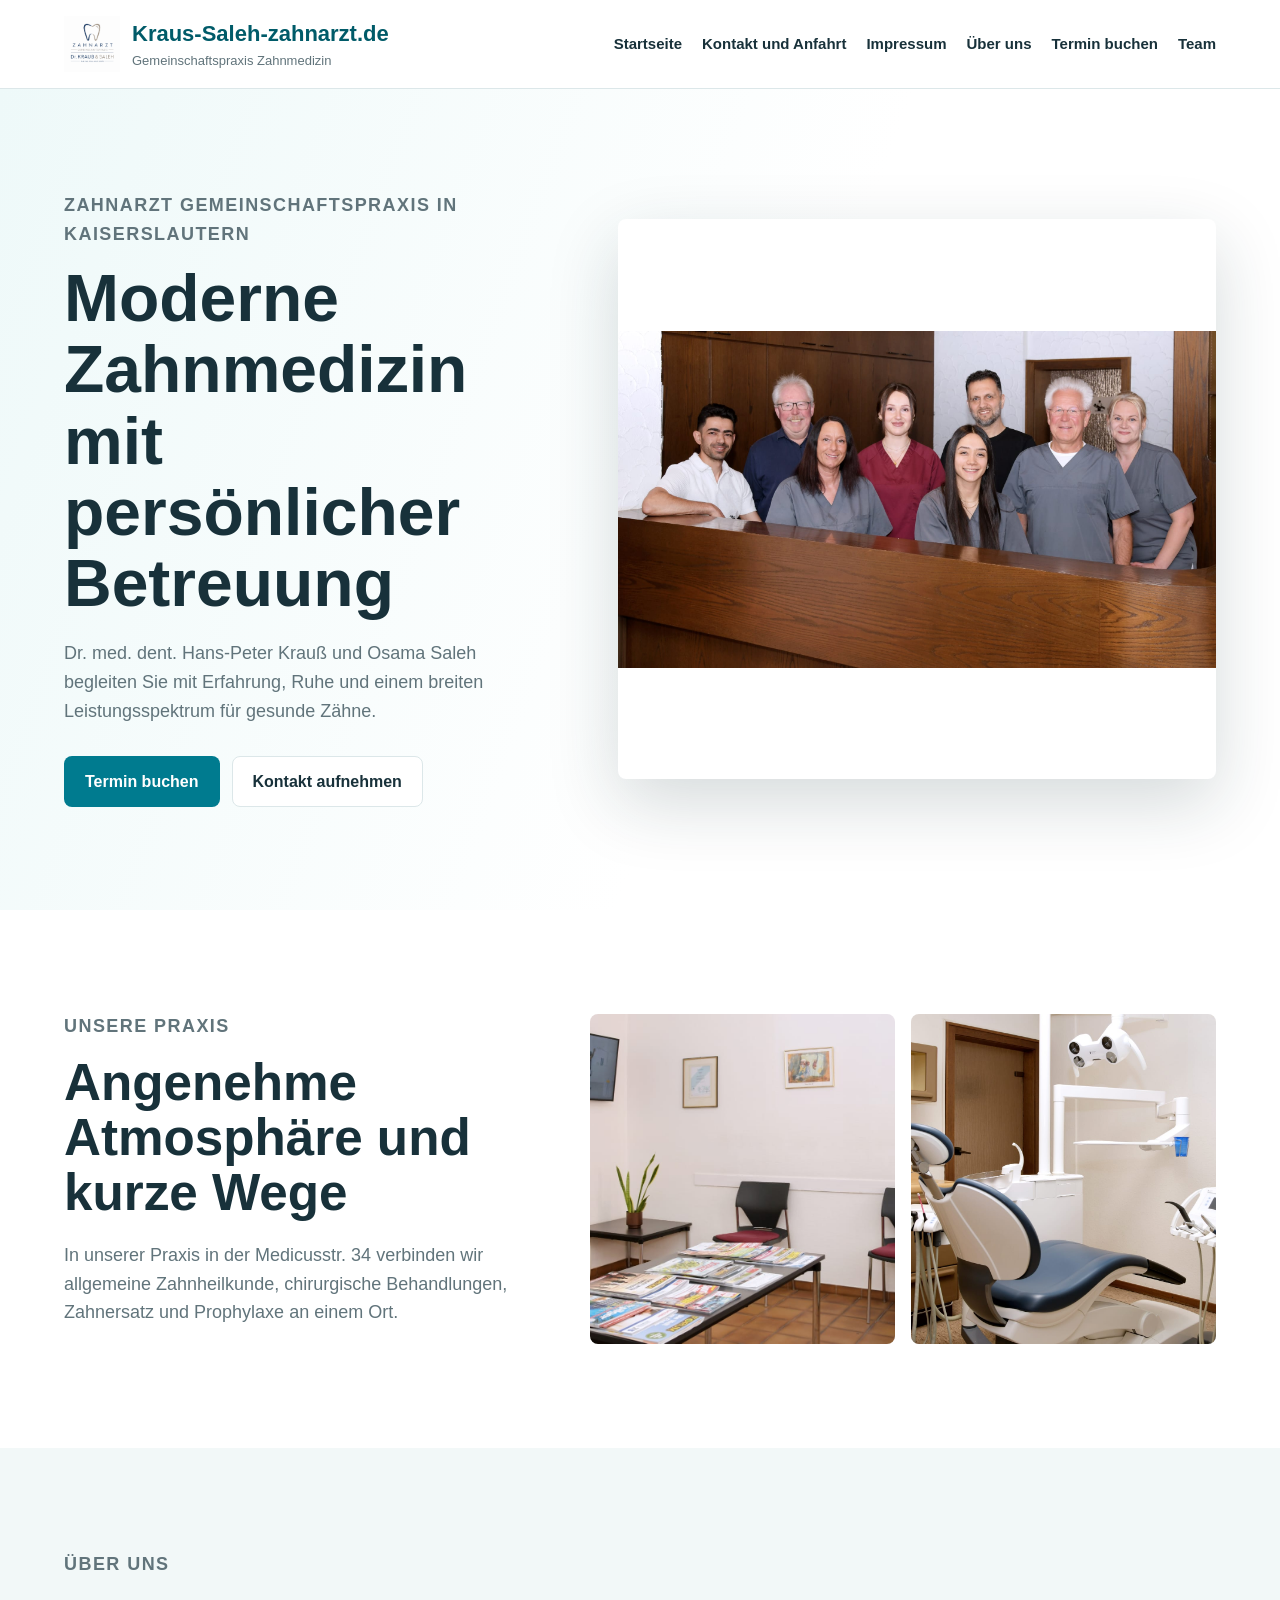
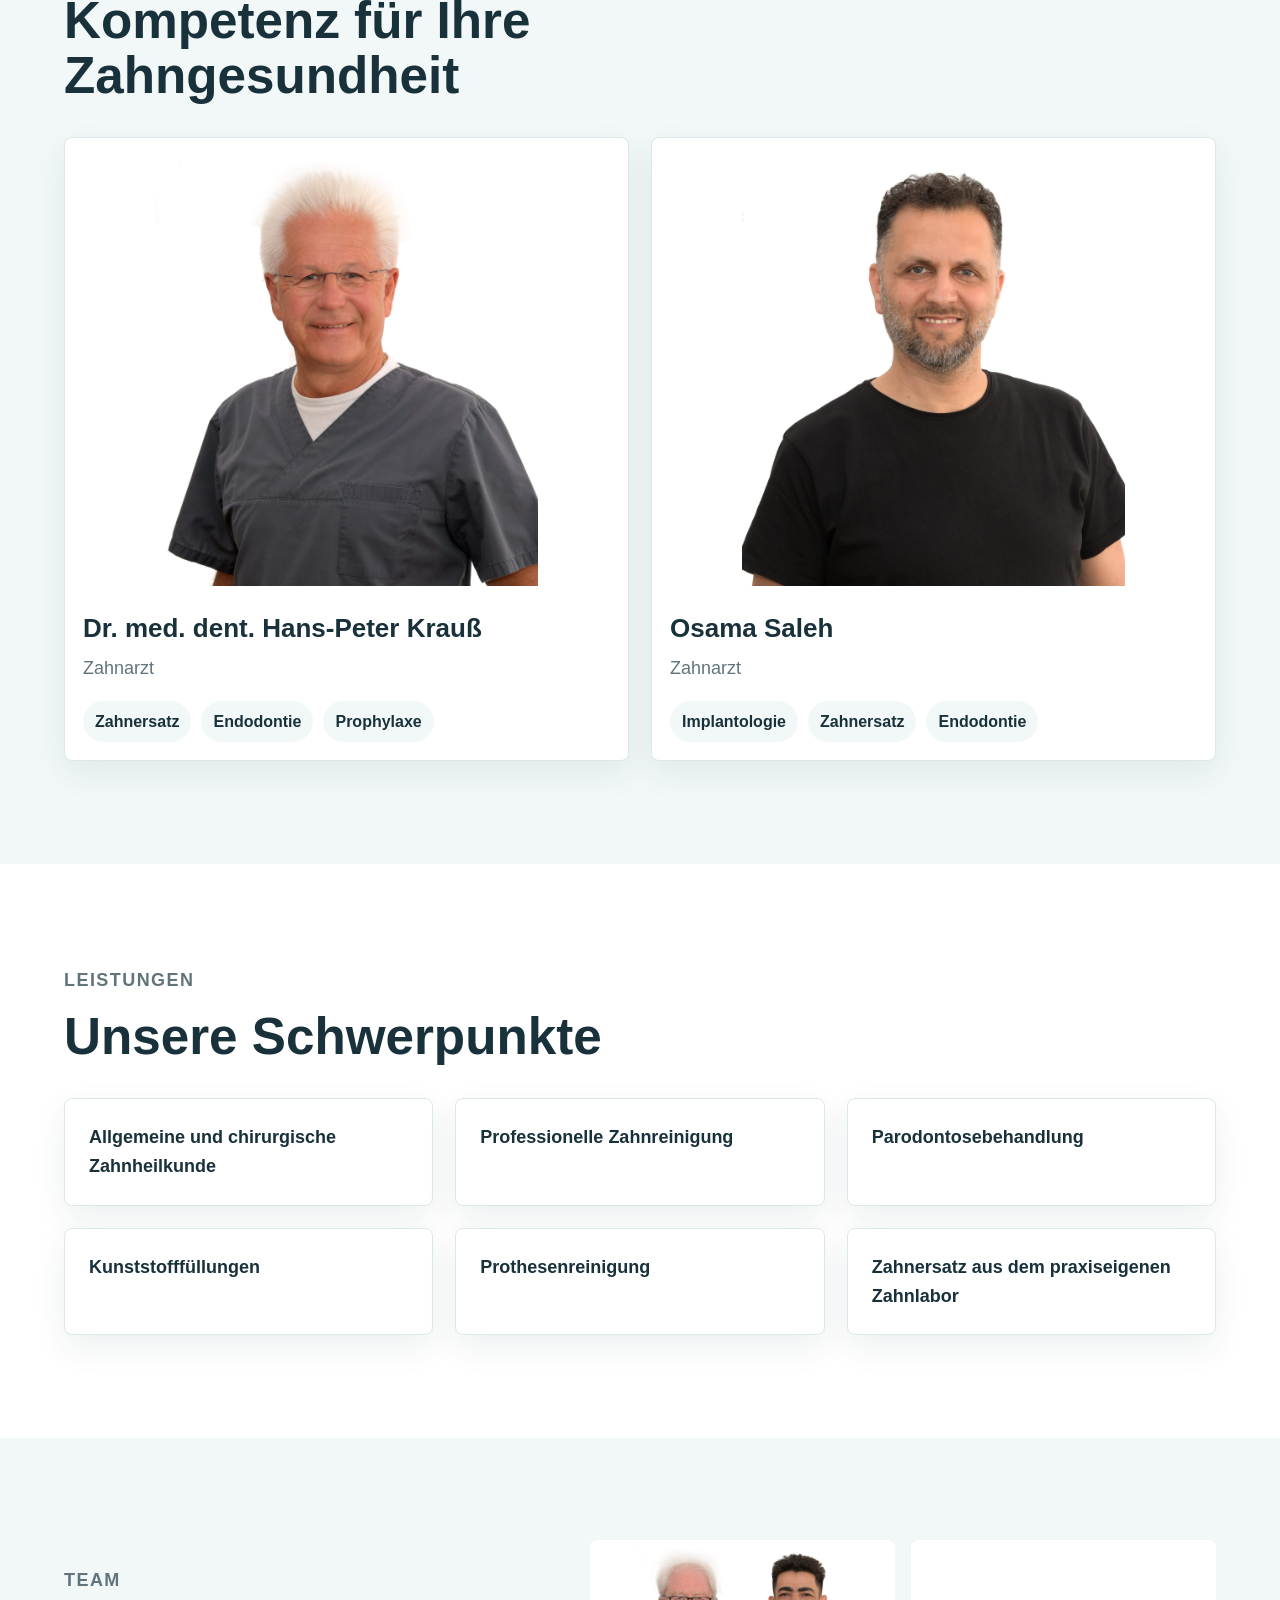
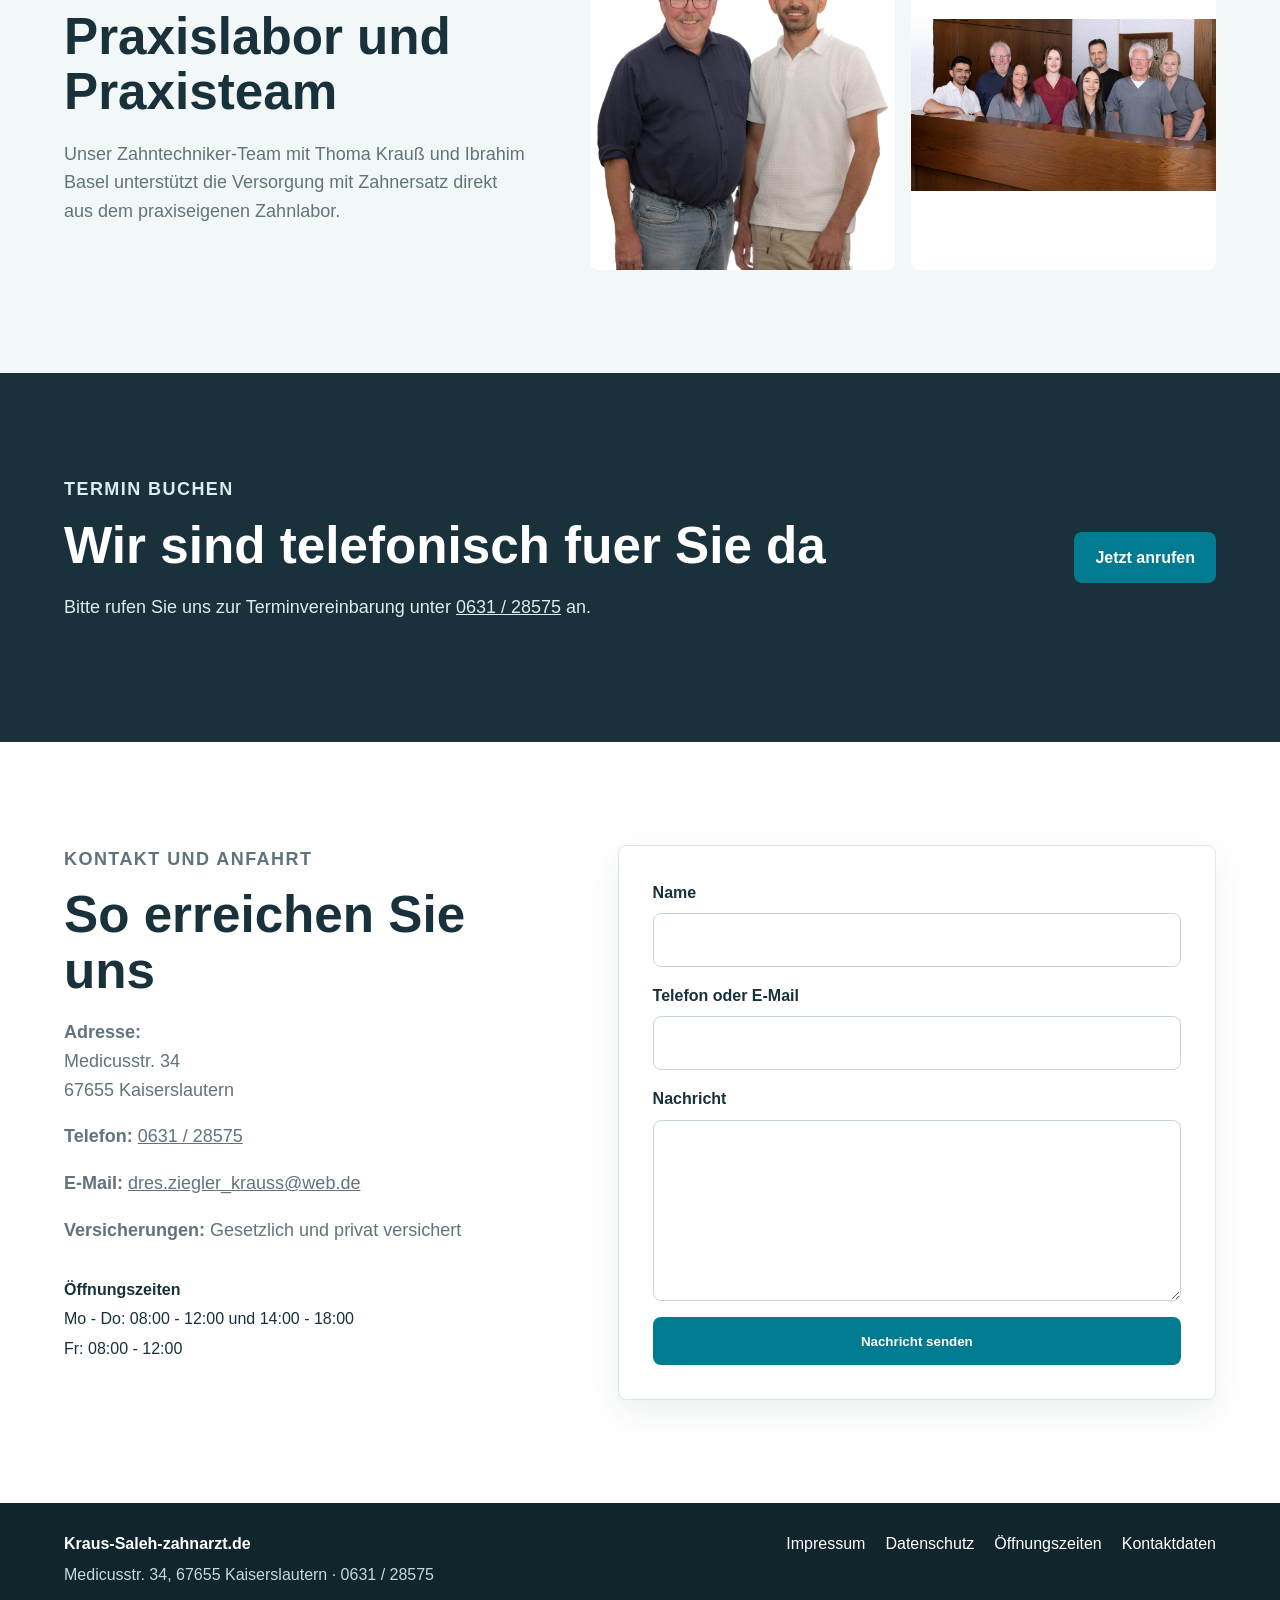
==== index.html @ 26d668fb "Add files via upload" ====
<!doctype html>
<html lang="de">
<head>
  <meta charset="utf-8">
  <meta name="viewport" content="width=device-width, initial-scale=1">
  <title>Kraus-Saleh-zahnarzt.de</title>
  <link rel="stylesheet" href="styles.css">
</head>
<body>
  <header class="site-header">
    <a class="brand" href="#startseite">
      <img src="LOGO.png" alt="Logo der Zahnarztpraxis">
      <span>
        <strong>Kraus-Saleh-zahnarzt.de</strong>
        <small>Gemeinschaftspraxis Zahnmedizin</small>
      </span>
    </a>
    <nav class="main-nav" aria-label="Hauptmenü">
      <a href="#startseite">Startseite</a>
      <a href="#kontakt">Kontakt und Anfahrt</a>
      <a href="impressum.html">Impressum</a>
      <a href="#ueber-uns">Über uns</a>
      <a href="#termin">Termin buchen</a>
      <a href="#team">Team</a>
    </nav>
  </header>

  <main>
    <section id="startseite" class="hero">
      <div class="hero-text">
        <p class="eyebrow">Zahnarzt Gemeinschaftspraxis in Kaiserslautern</p>
        <h1>Moderne Zahnmedizin mit persönlicher Betreuung</h1>
        <p>Dr. med. dent. Hans-Peter Krauß und Osama Saleh begleiten Sie mit Erfahrung, Ruhe und einem breiten Leistungsspektrum für gesunde Zähne.</p>
        <div class="actions">
          <a class="button primary" href="#termin">Termin buchen</a>
          <a class="button secondary" href="#kontakt">Kontakt aufnehmen</a>
        </div>
      </div>
      <img src="Praxisteam.jpeg" alt="Praxisteam der Zahnarztpraxis">
    </section>

    <section class="section split">
      <div>
        <p class="eyebrow">Unsere Praxis</p>
        <h2>Angenehme Atmosphäre und kurze Wege</h2>
        <p>In unserer Praxis in der Medicusstr. 34 verbinden wir allgemeine Zahnheilkunde, chirurgische Behandlungen, Zahnersatz und Prophylaxe an einem Ort.</p>
      </div>
      <div class="image-grid">
        <img src="Wartezimmer.jpeg" alt="Wartezimmer der Praxis">
        <img src="WhatsApp Image 2026-05-06 at 17.05.57.jpeg" alt="Praxisraum">
      </div>
    </section>

    <section id="ueber-uns" class="section muted">
      <div class="section-heading">
        <p class="eyebrow">Über uns</p>
        <h2>Kompetenz für Ihre Zahngesundheit</h2>
      </div>
      <div class="doctor-grid">
        <article class="person-card">
          <img src="Zahnarzt Dr.med.dent. Hans-Peter Krauß.jpeg" alt="Dr. med. dent. Hans-Peter Krauß">
          <h3>Dr. med. dent. Hans-Peter Krauß</h3>
          <p>Zahnarzt</p>
          <ul>
            <li>Zahnersatz</li>
            <li>Endodontie</li>
            <li>Prophylaxe</li>
          </ul>
        </article>
        <article class="person-card">
          <img src="Zahnarzt Osama Saleh.jpeg" alt="Zahnarzt Osama Saleh">
          <h3>Osama Saleh</h3>
          <p>Zahnarzt</p>
          <ul>
            <li>Implantologie</li>
            <li>Zahnersatz</li>
            <li>Endodontie</li>
          </ul>
        </article>
      </div>
    </section>

    <section class="section">
      <div class="section-heading">
        <p class="eyebrow">Leistungen</p>
        <h2>Unsere Schwerpunkte</h2>
      </div>
      <div class="services">
        <article>Allgemeine und chirurgische Zahnheilkunde</article>
        <article>Professionelle Zahnreinigung</article>
        <article>Parodontosebehandlung</article>
        <article>Kunststofffüllungen</article>
        <article>Prothesenreinigung</article>
        <article>Zahnersatz aus dem praxiseigenen Zahnlabor</article>
      </div>
    </section>

    <section id="team" class="section split muted">
      <div>
        <p class="eyebrow">Team</p>
        <h2>Praxislabor und Praxisteam</h2>
        <p>Unser Zahntechniker-Team mit Thoma Krauß und Ibrahim Basel unterstützt die Versorgung mit Zahnersatz direkt aus dem praxiseigenen Zahnlabor.</p>
      </div>
      <div class="team-photos">
        <img src="Zahntechniker foto.jpeg" alt="Zahntechniker fuer Zahnersatz">
        <img src="Praxisteam.jpeg" alt="Praxisteam">
      </div>
    </section>

    <section id="termin" class="section callout">
      <div>
        <p class="eyebrow">Termin buchen</p>
        <h2>Wir sind telefonisch fuer Sie da</h2>
        <p>Bitte rufen Sie uns zur Terminvereinbarung unter <a href="tel:+4963128575">0631 / 28575</a> an.</p>
      </div>
      <a class="button primary" href="tel:+4963128575">Jetzt anrufen</a>
    </section>

    <section id="kontakt" class="section contact">
      <div>
        <p class="eyebrow">Kontakt und Anfahrt</p>
        <h2>So erreichen Sie uns</h2>
        <p><strong>Adresse:</strong><br>Medicusstr. 34<br>67655 Kaiserslautern</p>
        <p><strong>Telefon:</strong> <a href="tel:+4963128575">0631 / 28575</a></p>
        <p><strong>E-Mail:</strong> <a href="mailto:dres.ziegler_krauss@web.de">dres.ziegler_krauss@web.de</a></p>
        <p><strong>Versicherungen:</strong> Gesetzlich und privat versichert</p>
        <div class="hours">
          <strong>Öffnungszeiten</strong>
          <span>Mo - Do: 08:00 - 12:00 und 14:00 - 18:00</span>
          <span>Fr: 08:00 - 12:00</span>
        </div>
      </div>
      <form class="contact-form" action="mailto:dres.ziegler_krauss@web.de" method="post" enctype="text/plain">
        <label>Name<input name="Name" required></label>
        <label>Telefon oder E-Mail<input name="Kontakt" required></label>
        <label>Nachricht<textarea name="Nachricht" rows="6" required></textarea></label>
        <button class="button primary" type="submit">Nachricht senden</button>
      </form>
    </section>
  </main>

  <footer class="site-footer">
    <div>
      <strong>Kraus-Saleh-zahnarzt.de</strong>
      <p>Medicusstr. 34, 67655 Kaiserslautern · 0631 / 28575</p>
    </div>
    <nav>
      <a href="impressum.html">Impressum</a>
      <a href="datenschutz.html">Datenschutz</a>
      <a href="#kontakt">Öffnungszeiten</a>
      <a href="#kontakt">Kontaktdaten</a>
    </nav>
  </footer>
</body>
</html>
---- styles.css ----
:root {
  --ink: #18313a;
  --muted: #61747b;
  --line: #dce7e9;
  --soft: #f2f8f8;
  --brand: #007b8f;
  --brand-dark: #005b69;
  --accent: #d89b44;
  --white: #ffffff;
  font-family: Arial, Helvetica, sans-serif;
}

* {
  box-sizing: border-box;
}

html {
  scroll-behavior: smooth;
}

body {
  margin: 0;
  color: var(--ink);
  background: var(--white);
  line-height: 1.6;
}

a {
  color: inherit;
}

img {
  display: block;
  max-width: 100%;
}

.site-header {
  position: sticky;
  top: 0;
  z-index: 10;
  display: flex;
  align-items: center;
  justify-content: space-between;
  gap: 24px;
  padding: 16px clamp(18px, 5vw, 72px);
  background: rgba(255, 255, 255, 0.96);
  border-bottom: 1px solid var(--line);
}

.brand {
  display: flex;
  align-items: center;
  gap: 12px;
  text-decoration: none;
}

.brand img {
  width: 56px;
  height: 56px;
  object-fit: contain;
  flex: 0 0 auto;
}

.brand strong {
  display: block;
  font-size: 22px;
  color: var(--brand-dark);
}

.brand small {
  display: block;
  font-size: 13px;
  font-weight: 400;
  color: var(--muted);
}

.main-nav {
  display: flex;
  flex-wrap: wrap;
  justify-content: flex-end;
  gap: 14px 20px;
  font-size: 15px;
  font-weight: 700;
}

.main-nav a,
.site-footer a {
  text-decoration: none;
}

.main-nav a:hover,
.site-footer a:hover {
  color: var(--brand);
}

.hero,
.section {
  padding: clamp(56px, 8vw, 104px) clamp(18px, 5vw, 72px);
  scroll-margin-top: 160px;
}

.hero {
  display: grid;
  grid-template-columns: minmax(0, 0.9fr) minmax(320px, 1.1fr);
  gap: clamp(28px, 5vw, 72px);
  align-items: center;
  min-height: 720px;
  background: linear-gradient(110deg, #eef9f9 0%, #ffffff 58%);
}

.hero h1,
.section h2 {
  margin: 0 0 20px;
  line-height: 1.08;
  letter-spacing: 0;
}

.hero h1 {
  font-size: clamp(40px, 5.2vw, 66px);
}

.section h2 {
  font-size: clamp(32px, 4vw, 54px);
}

.hero p,
.section p {
  color: var(--muted);
  font-size: 18px;
}

.hero img {
  width: 100%;
  height: min(58vw, 560px);
  object-fit: contain;
  background: var(--white);
  border-radius: 8px;
  box-shadow: 0 24px 70px rgba(24, 49, 58, 0.18);
}

.eyebrow {
  margin: 0 0 14px;
  color: var(--brand);
  font-size: 13px;
  font-weight: 800;
  letter-spacing: 0.08em;
  text-transform: uppercase;
}

.actions {
  display: flex;
  flex-wrap: wrap;
  gap: 12px;
  margin-top: 30px;
}

.button {
  display: inline-flex;
  align-items: center;
  justify-content: center;
  min-height: 48px;
  padding: 12px 20px;
  border: 1px solid transparent;
  border-radius: 8px;
  font-weight: 800;
  text-decoration: none;
  cursor: pointer;
}

.button.primary {
  background: var(--brand);
  color: var(--white);
}

.button.primary:hover {
  background: var(--brand-dark);
}

.button.secondary {
  background: var(--white);
  border-color: var(--line);
}

.split {
  display: grid;
  grid-template-columns: minmax(0, 0.85fr) minmax(320px, 1.15fr);
  gap: clamp(30px, 5vw, 72px);
  align-items: center;
}

.muted {
  background: var(--soft);
}

.image-grid,
.team-photos {
  display: grid;
  grid-template-columns: repeat(2, minmax(0, 1fr));
  gap: 16px;
}

.image-grid img {
  width: 100%;
  height: 330px;
  object-fit: cover;
  border-radius: 8px;
}

.team-photos img,
.person-card img {
  width: 100%;
  object-fit: contain;
  background: var(--white);
  border-radius: 8px;
}

.team-photos img {
  height: 330px;
}

.person-card img {
  height: 430px;
}

.section-heading {
  max-width: 860px;
  margin-bottom: 34px;
}

.doctor-grid,
.services {
  display: grid;
  grid-template-columns: repeat(2, minmax(0, 1fr));
  gap: 22px;
}

.person-card,
.services article,
.contact-form {
  background: var(--white);
  border: 1px solid var(--line);
  border-radius: 8px;
  box-shadow: 0 12px 32px rgba(24, 49, 58, 0.08);
}

.person-card {
  padding: 18px;
}

.person-card h3 {
  margin: 22px 0 4px;
  font-size: 26px;
}

.person-card p {
  margin: 0 0 12px;
}

.person-card ul {
  display: flex;
  flex-wrap: wrap;
  gap: 10px;
  padding: 0;
  margin: 18px 0 0;
  list-style: none;
}

.person-card li {
  padding: 8px 12px;
  background: var(--soft);
  border-radius: 999px;
  font-weight: 700;
}

.services {
  grid-template-columns: repeat(3, minmax(0, 1fr));
}

.services article {
  padding: 24px;
  font-size: 18px;
  font-weight: 800;
}

.callout {
  display: flex;
  justify-content: space-between;
  align-items: center;
  gap: 24px;
  background: var(--ink);
  color: var(--white);
}

.callout p,
.callout .eyebrow {
  color: #d9edf0;
}

.contact {
  display: grid;
  grid-template-columns: minmax(0, 0.9fr) minmax(320px, 1.1fr);
  gap: clamp(30px, 5vw, 72px);
}

.hours {
  display: grid;
  gap: 4px;
  padding-top: 14px;
}

.contact-form {
  display: grid;
  gap: 16px;
  padding: clamp(20px, 4vw, 34px);
}

.contact-form label {
  display: grid;
  gap: 8px;
  font-weight: 800;
}

.contact-form input,
.contact-form textarea {
  width: 100%;
  padding: 13px 14px;
  border: 1px solid #c7d6d9;
  border-radius: 8px;
  font: inherit;
}

.site-footer {
  display: flex;
  justify-content: space-between;
  gap: 22px;
  padding: 28px clamp(18px, 5vw, 72px);
  background: #10252c;
  color: var(--white);
}

.site-footer p {
  margin: 6px 0 0;
  color: #c6d9dd;
}

.site-footer nav {
  display: flex;
  flex-wrap: wrap;
  gap: 14px 20px;
}

@media (max-width: 900px) {
  .site-header,
  .site-footer,
  .callout {
    align-items: flex-start;
    flex-direction: column;
  }

  .main-nav {
    justify-content: flex-start;
  }

  .hero,
  .split,
  .contact,
  .doctor-grid,
  .services {
    grid-template-columns: 1fr;
  }

  .hero {
    min-height: auto;
  }
}

@media (max-width: 560px) {
  .image-grid,
  .team-photos {
    grid-template-columns: 1fr;
  }

  .hero img,
  .image-grid img,
  .team-photos img,
  .person-card img {
    height: 280px;
  }
}
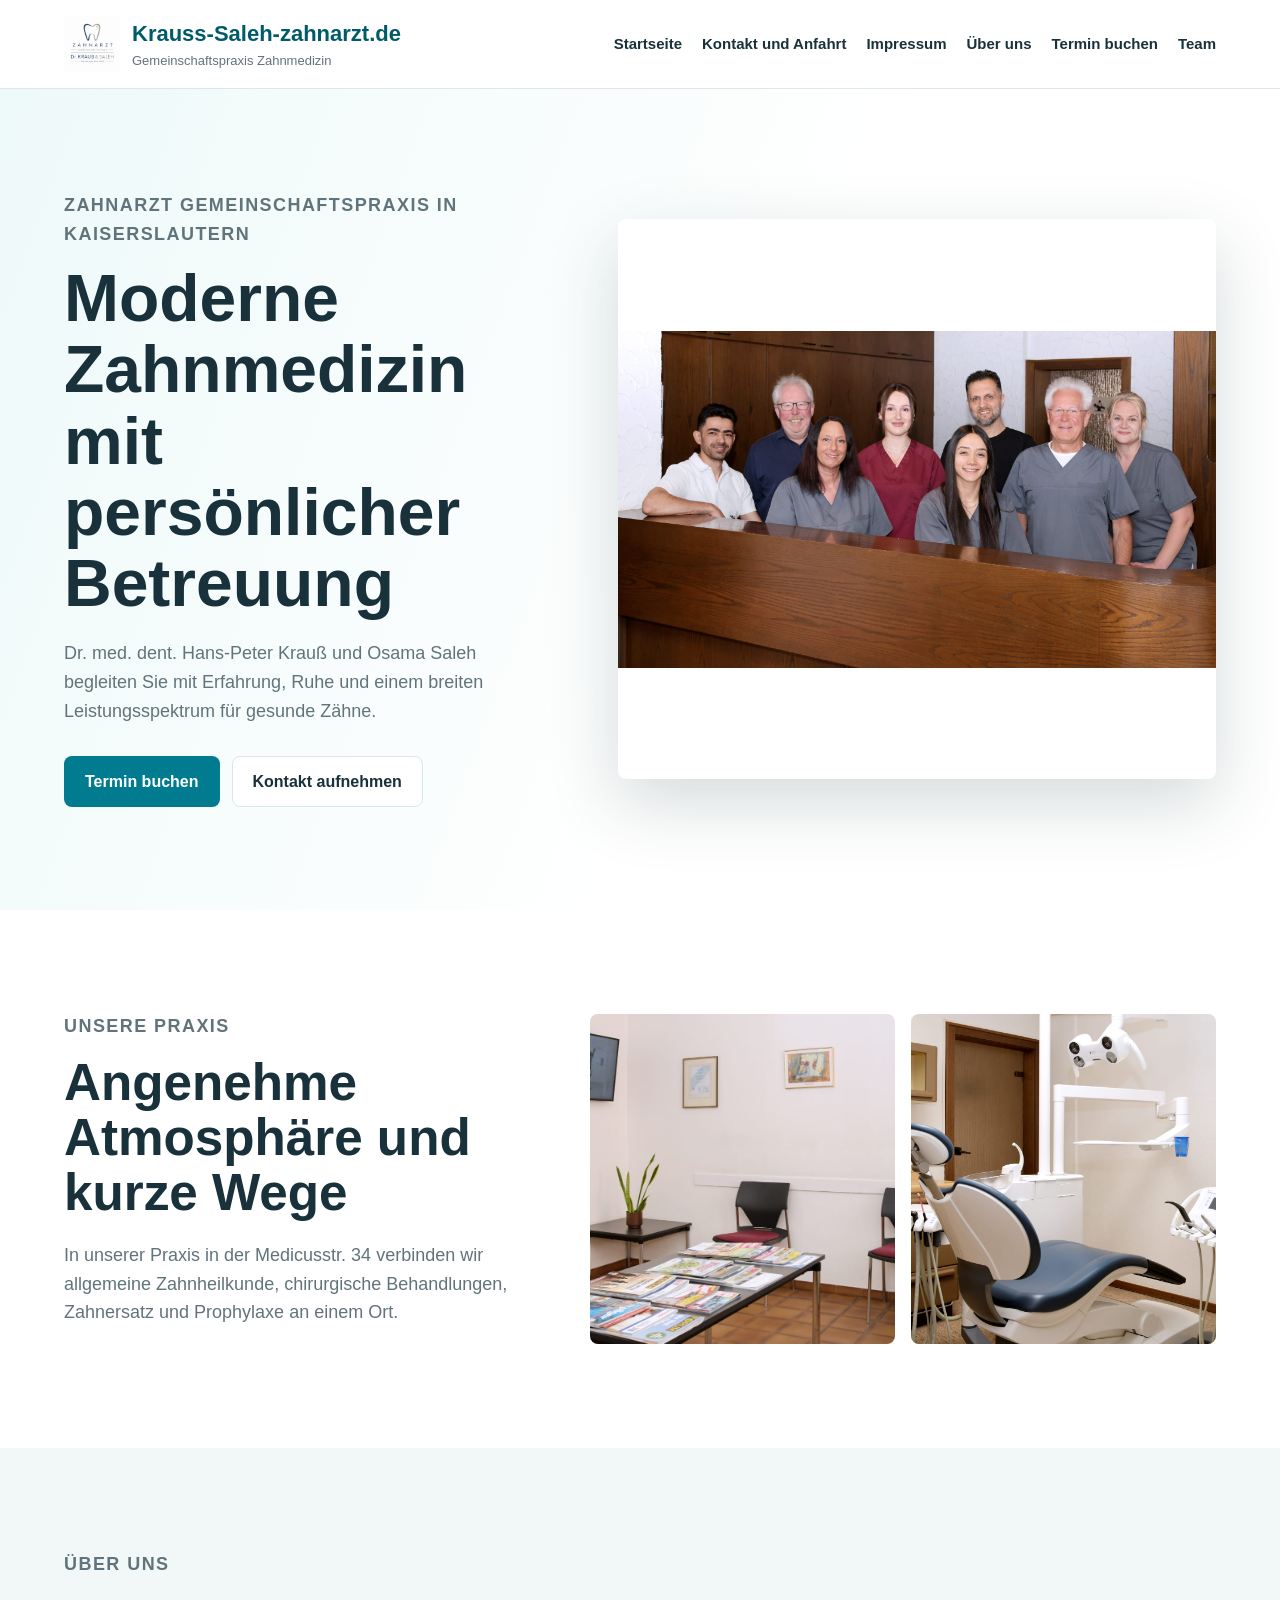
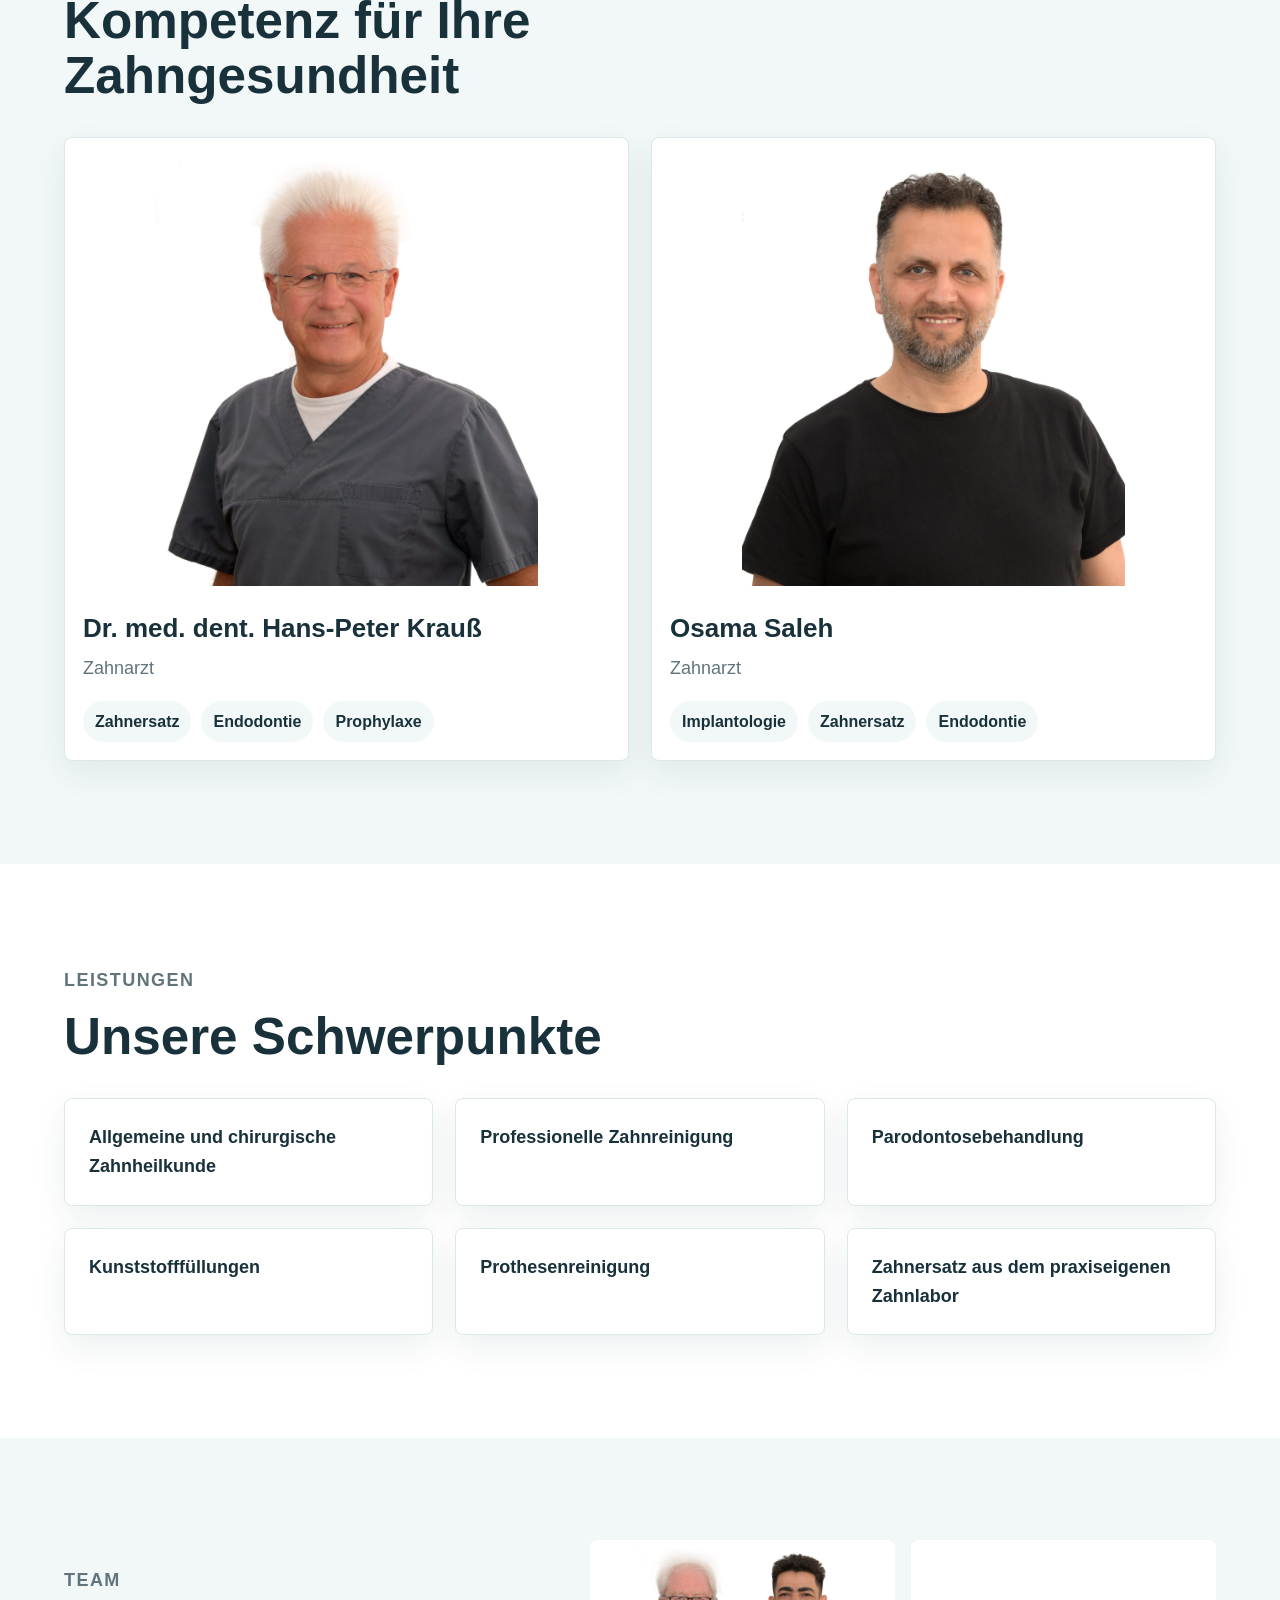
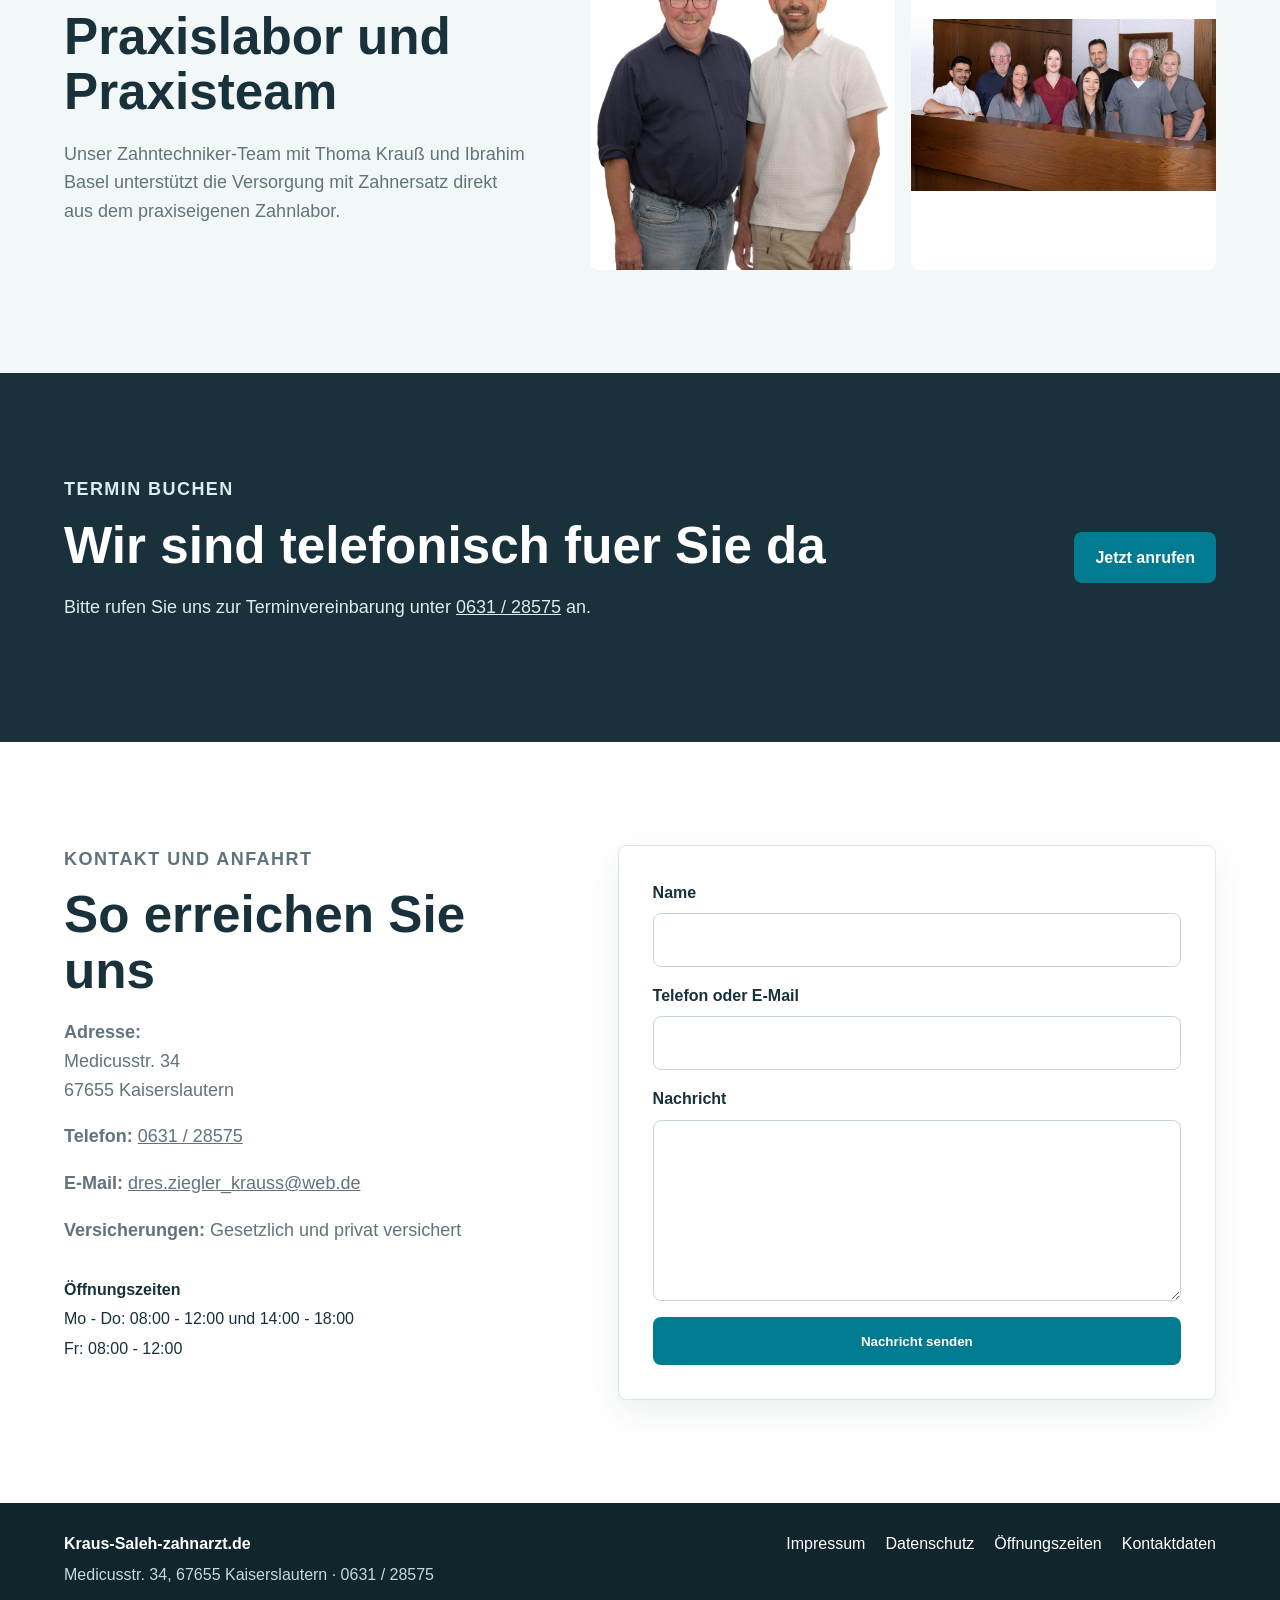
==== commit e433bc2b: "Update index.html" ====
--- a/index.html
+++ b/index.html
@@ -11,7 +11,7 @@
     <a class="brand" href="#startseite">
       <img src="LOGO.png" alt="Logo der Zahnarztpraxis">
       <span>
-        <strong>Kraus-Saleh-zahnarzt.de</strong>
+        <strong>Krauss-Saleh-zahnarzt.de</strong>
         <small>Gemeinschaftspraxis Zahnmedizin</small>
       </span>
     </a>
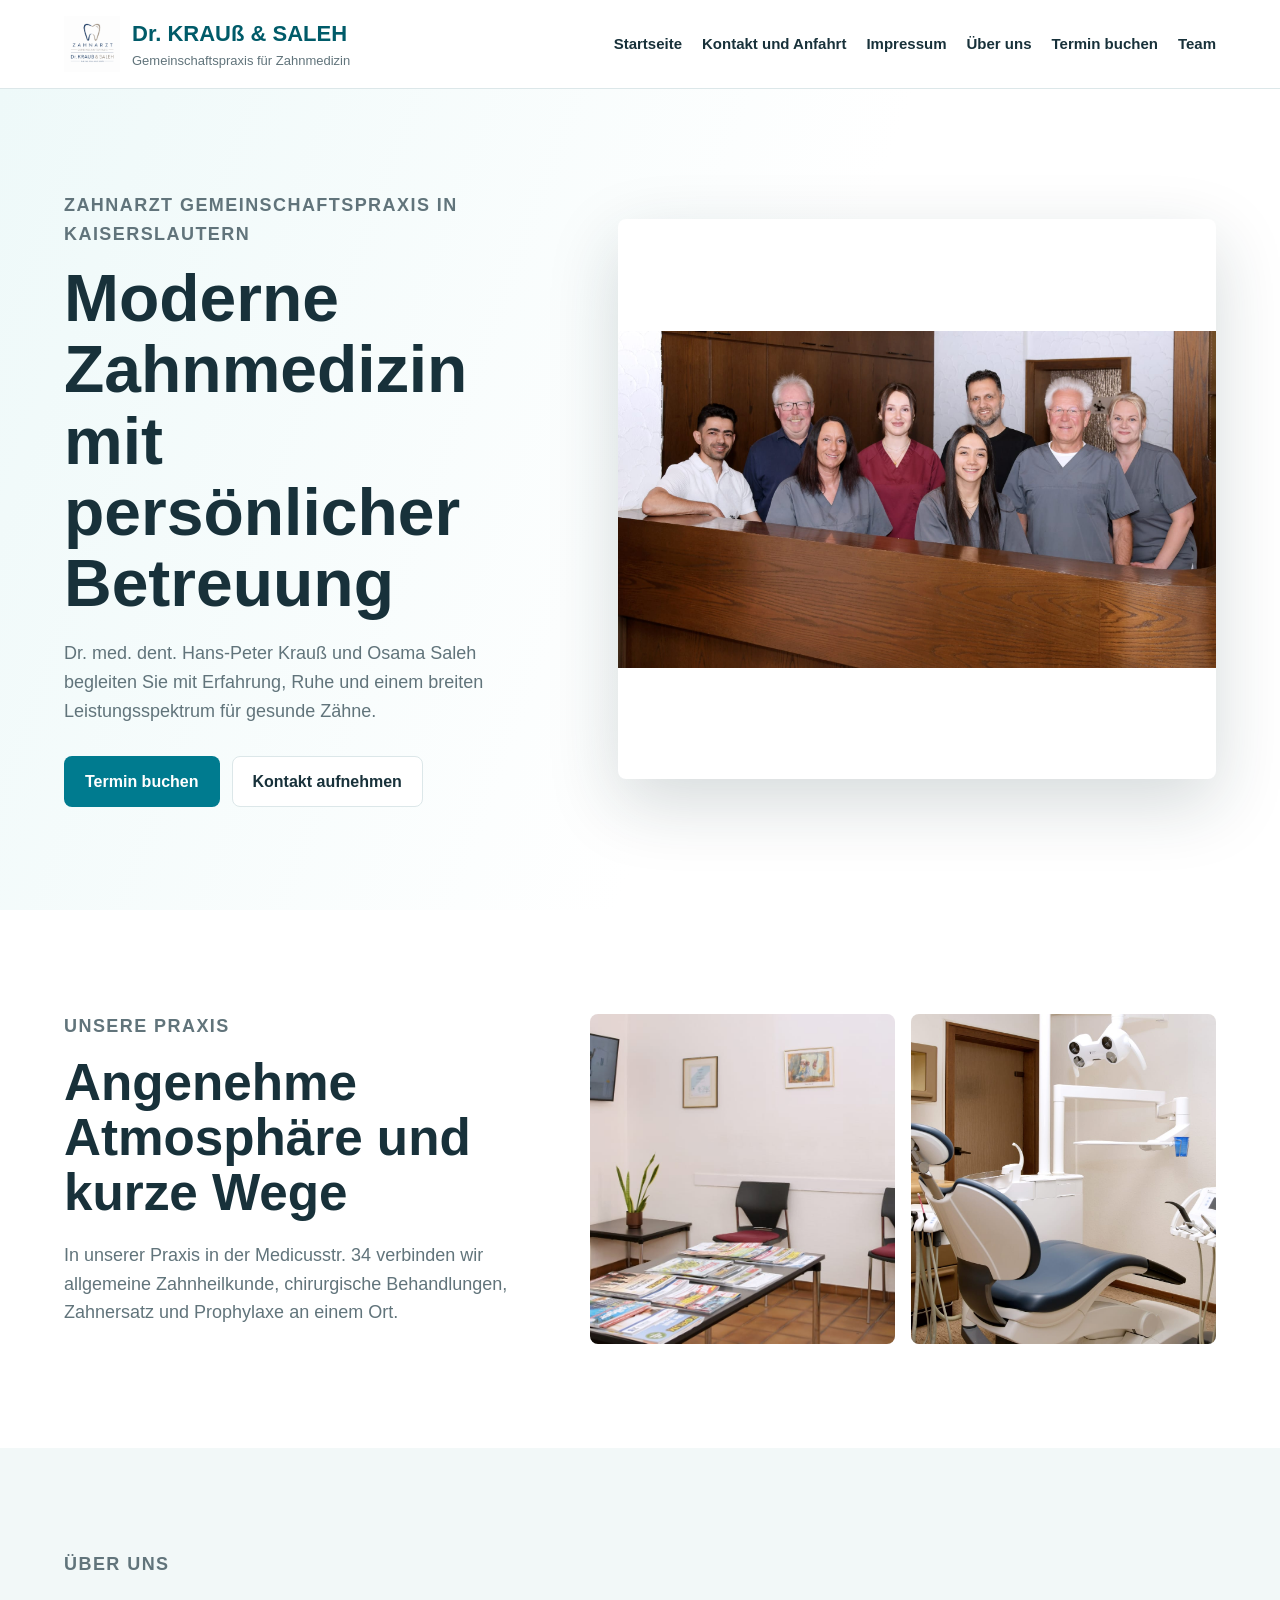
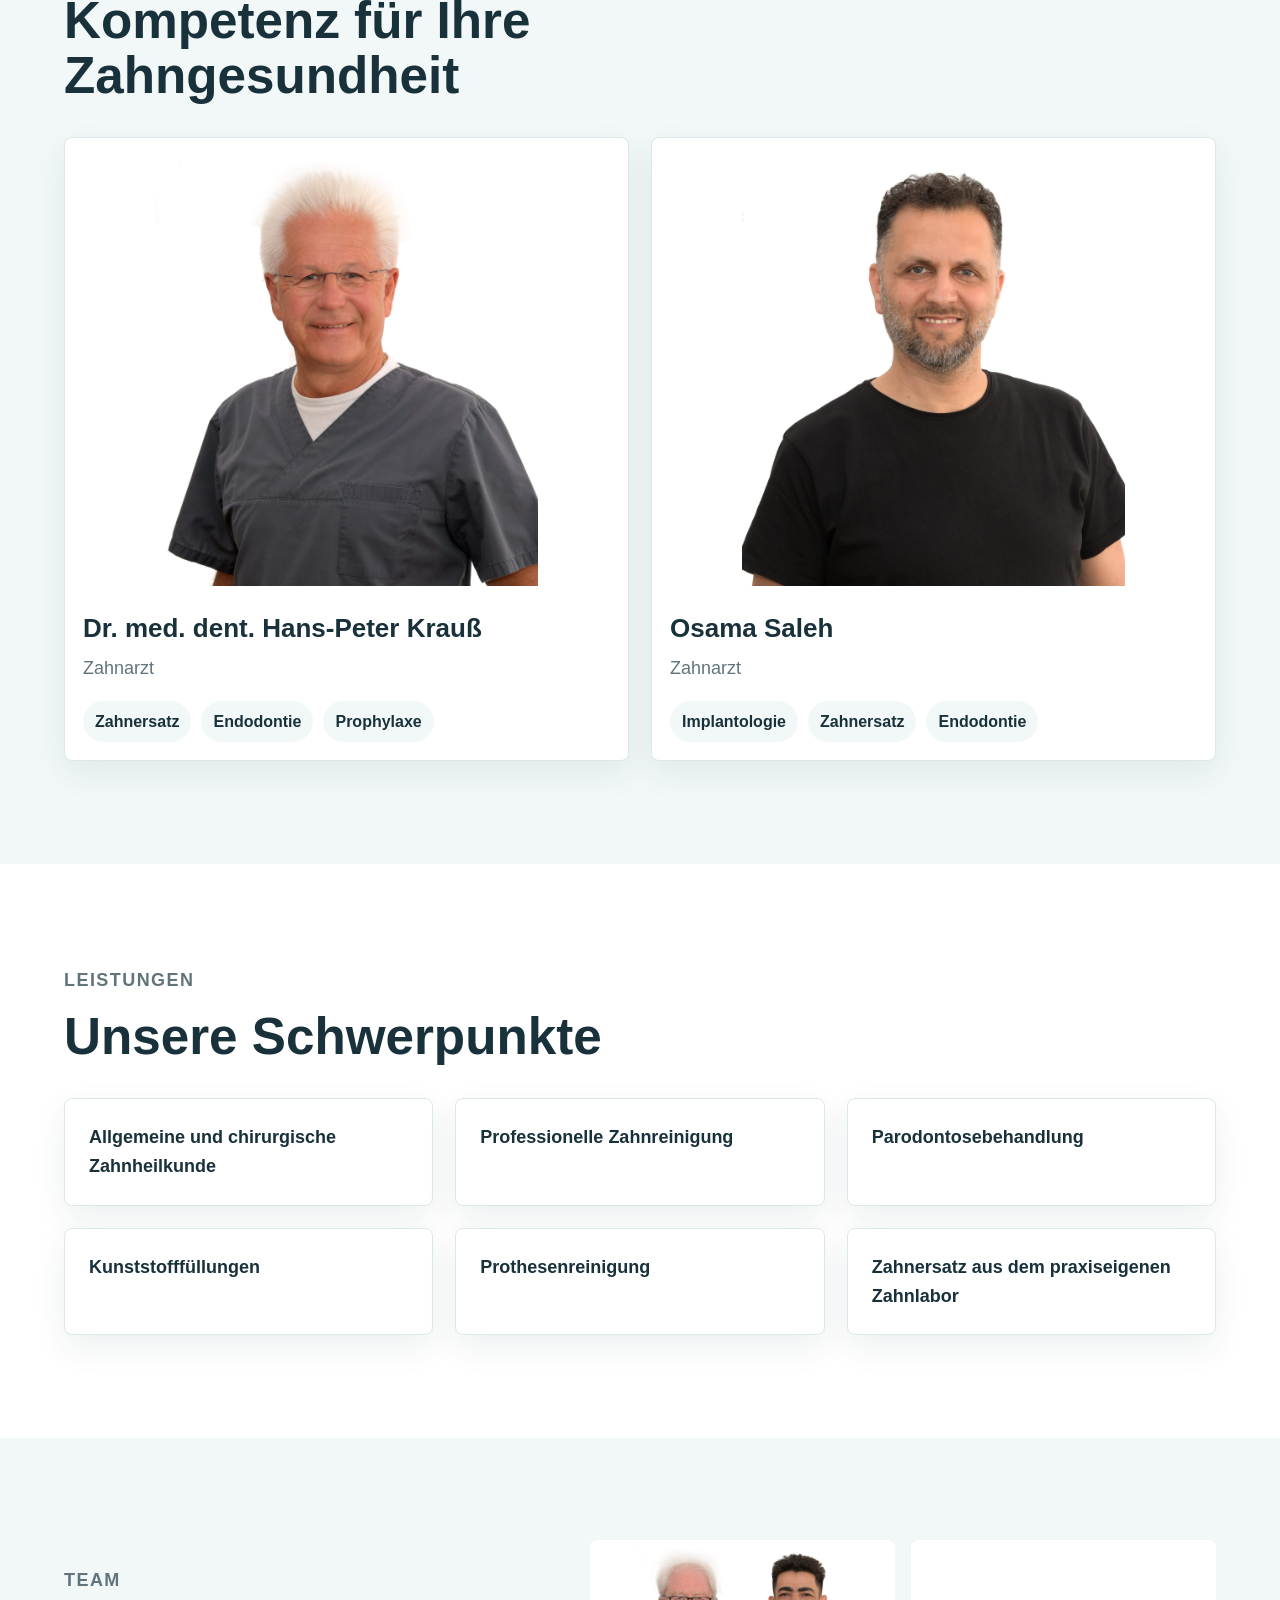
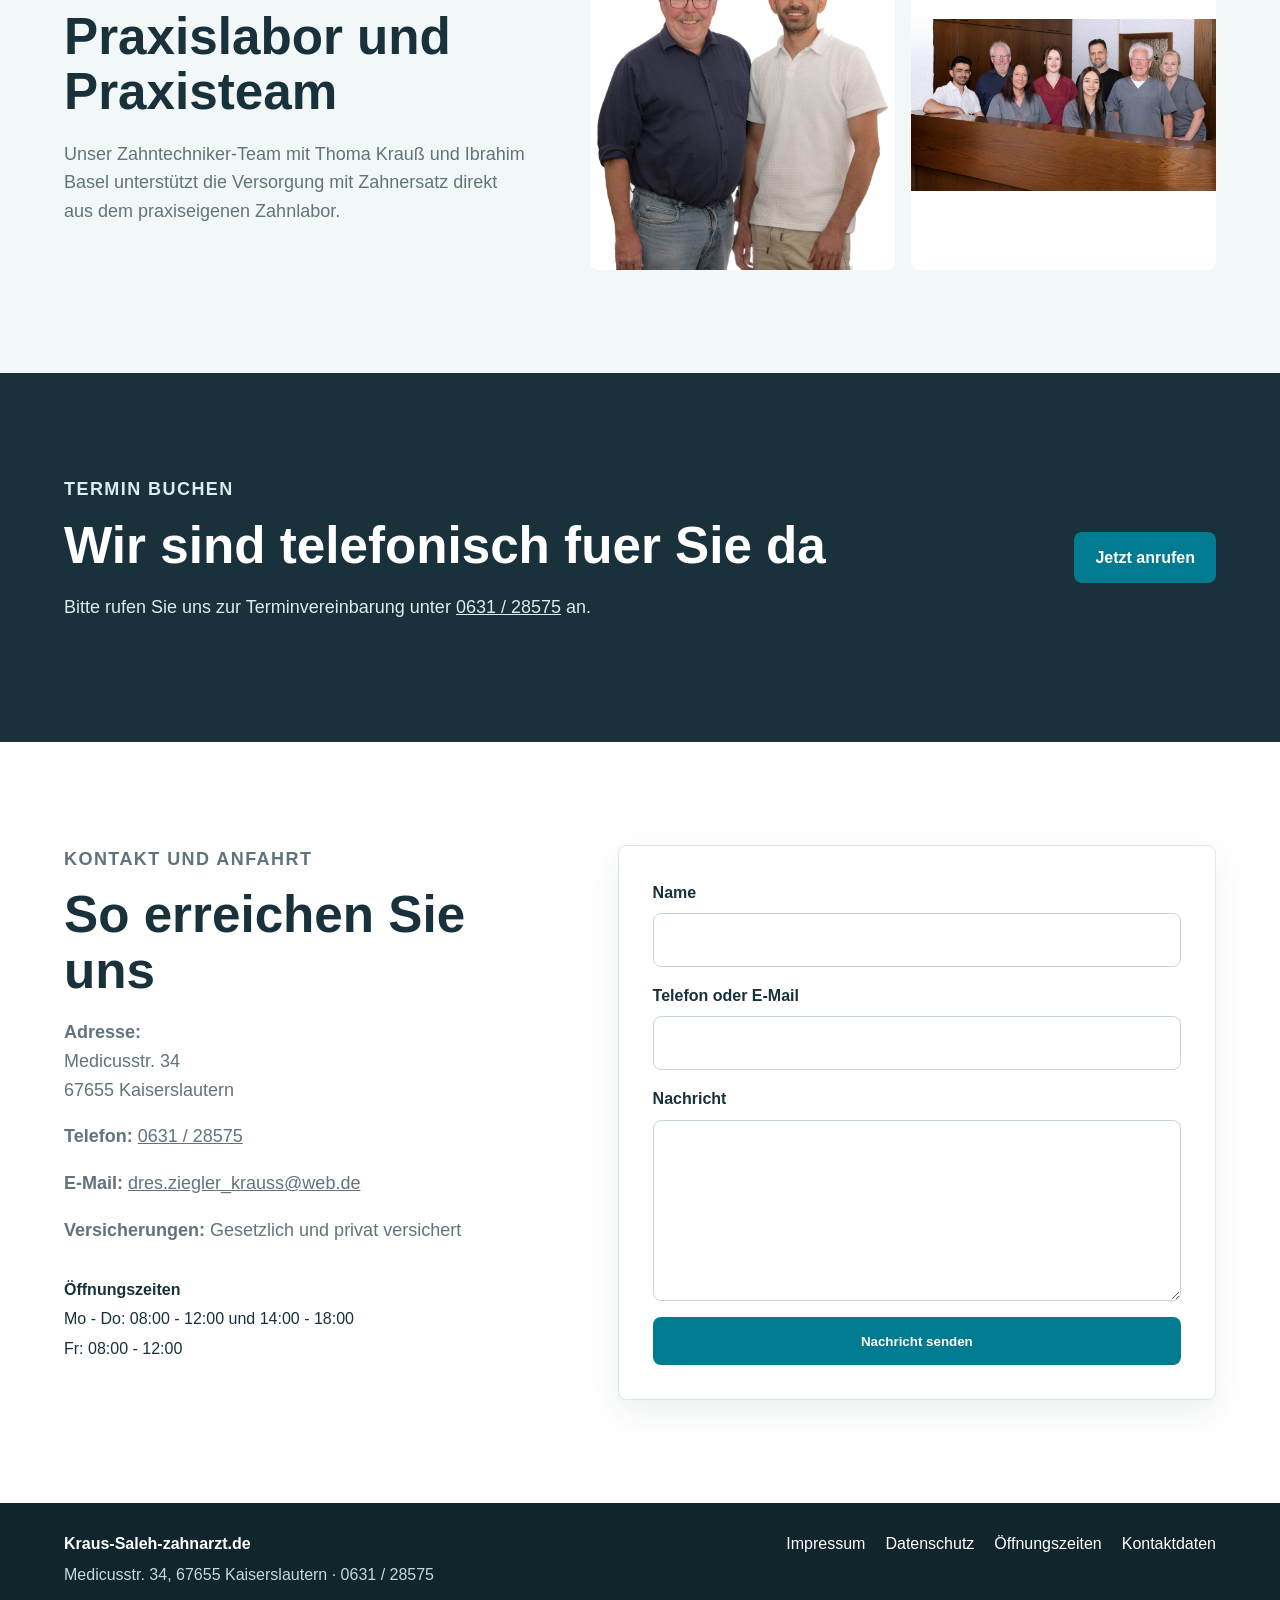
==== commit b032d4a5: "Update index.html" ====
--- a/index.html
+++ b/index.html
@@ -11,8 +11,8 @@
     <a class="brand" href="#startseite">
       <img src="LOGO.png" alt="Logo der Zahnarztpraxis">
       <span>
-        <strong>Krauss-Saleh-zahnarzt.de</strong>
-        <small>Gemeinschaftspraxis Zahnmedizin</small>
+        <strong>Dr. KRAUß & SALEH</strong>
+        <small>Gemeinschaftspraxis für Zahnmedizin</small>
       </span>
     </a>
     <nav class="main-nav" aria-label="Hauptmenü">
